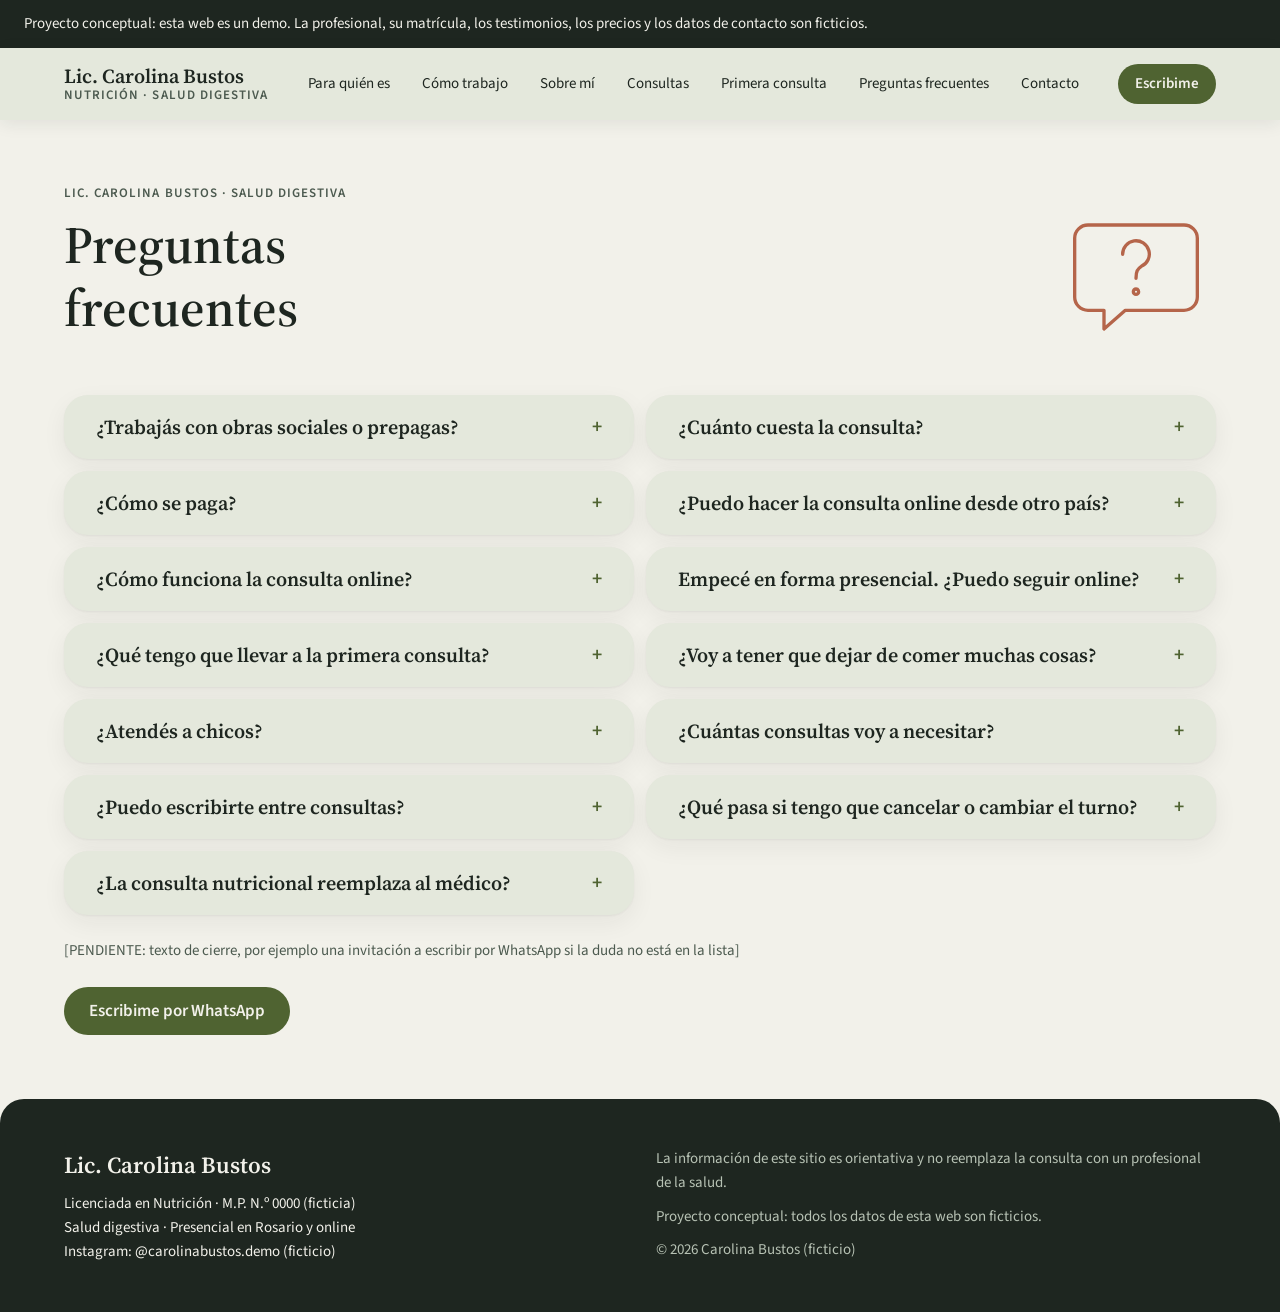
==== preguntas-frecuentes.html @ 6b388bb0 "Estructura la web, home, sobre-mi, preguntas-frecuentes" ====
<!DOCTYPE html>
<html lang="es-AR">
<head>
  <meta charset="UTF-8">
  <meta name="viewport" content="width=device-width, initial-scale=1">
  <title>Preguntas frecuentes | Lic. Carolina Bustos, nutricionista en salud digestiva</title>
  <!-- [PENDIENTE: revisar la descripción con la clienta] -->
  <meta name="description" content="Respuestas sobre obra social y reintegro, precios, medios de pago, consultas online desde el exterior, atención a chicos y cómo es el seguimiento.">
  <meta name="theme-color" content="#E4E8DC">
  <link rel="preconnect" href="https://fonts.googleapis.com">
  <link rel="preconnect" href="https://fonts.gstatic.com" crossorigin>
  <link rel="stylesheet" href="https://fonts.googleapis.com/css2?family=Source+Sans+3:wght@400;600&family=Source+Serif+4:ital,opsz,wght@0,8..60,400;0,8..60,600;1,8..60,400&display=swap">
  <link rel="stylesheet" href="css/styles.css">
</head>
<body>

  <a class="salto" href="#contenido">Ir al contenido</a>

  <p class="aviso-conceptual">
    Proyecto conceptual: esta web es un demo. La profesional, su matrícula, los testimonios, los precios y los datos de contacto son ficticios.
  </p>

  <!-- Header igual al de la home; los enlaces vuelven a sus secciones. -->
  <header class="site-header">
    <div class="contenedor site-header__contenido">
      <p class="site-header__marca">
        Lic. Carolina Bustos
        <span class="site-header__bajada">Nutrición · Salud digestiva</span>
      </p>
      <nav class="site-nav" aria-label="Secciones">
        <ul class="site-nav__lista">
          <li><a class="site-nav__enlace" href="index.html#para-quien-es">Para quién es</a></li>
          <li><a class="site-nav__enlace" href="index.html#como-trabajo">Cómo trabajo</a></li>
          <li><a class="site-nav__enlace" href="sobre-mi.html">Sobre mí</a></li>
          <li><a class="site-nav__enlace" href="index.html#consultas">Consultas</a></li>
          <li><a class="site-nav__enlace" href="index.html#primera-consulta">Primera consulta</a></li>
          <li><a class="site-nav__enlace" href="preguntas-frecuentes.html" aria-current="page">Preguntas frecuentes</a></li>
          <li><a class="site-nav__enlace" href="index.html#contacto">Contacto</a></li>
        </ul>
      </nav>
      <a class="boton boton--principal boton--chico" href="https://wa.me/5493410000000?text=Hola%2C%20Carolina.%20Te%20escribo%20desde%20la%20web.%0AModalidad%20(presencial%20u%20online)%3A%20%0AMotivo%20de%20consulta%3A%20" target="_blank" rel="noopener">Escribime</a>
    </div>
  </header>

  <main id="contenido">

    <!-- Las 13 preguntas, en el orden de contenido.md. Las 4 que también
         están en la home (1, 3, 8 y 4): si cambia una respuesta, cambiarla
         en las dos páginas. -->

    <section class="seccion" aria-labelledby="faq-titulo">
      <div class="contenedor">
        <!-- Fila 1: título a la izquierda, ilustración a la derecha -->
        <div class="pagina__cabecera">
          <div>
            <p class="etiqueta">Lic. Carolina Bustos · Salud digestiva</p>
            <h1 class="hero__titulo" id="faq-titulo">Preguntas frecuentes</h1>
          </div>
          <!-- Ilustración "Pregunta": globo de diálogo con un signo de pregunta -->
          <svg class="trazo pagina__ilustracion" viewBox="0 0 120 120" aria-hidden="true" focusable="false">
            <path pathLength="1" d="M24 24 H96 A10 10 0 0 1 106 34 V78 A10 10 0 0 1 96 88 H52 L36 102 V88 H24 A10 10 0 0 1 14 78 V34 A10 10 0 0 1 24 24 Z"/>
            <path pathLength="1" d="M50 46 A10 10 0 1 1 64 55 C61 57 60 59 60 64"/>
            <circle pathLength="1" cx="60" cy="74" r="2"/>
          </svg>
        </div>
        <!-- Fila 2: preguntas (2 columnas desde 48rem) y cierre -->
        <div class="bloque__contenido">
          <div class="faq faq--columnas">
            <details class="faq__item tarjeta">
              <summary class="faq__pregunta">¿Trabajás con obras sociales o prepagas?</summary>
              <p class="faq__respuesta">No trabajo con obras sociales directamente. Al terminar cada consulta te entrego una factura para que pidas el reintegro. El monto depende de tu obra social y de tu plan, así que te recomiendo consultarlo antes.</p>
            </details>
            <details class="faq__item tarjeta">
              <summary class="faq__pregunta">¿Cuánto cuesta la consulta?</summary>
              <p class="faq__respuesta">Los valores de la consulta inicial y de los controles, en pesos y en dólares, están en la sección <a class="enlace" href="index.html#consultas">Consultas</a>. Se actualizan periódicamente, así que escribime para confirmar el vigente.</p>
            </details>
            <details class="faq__item tarjeta">
              <summary class="faq__pregunta">¿Cómo se paga?</summary>
              <p class="faq__respuesta">En el consultorio, por transferencia bancaria o en efectivo. En las consultas online desde Argentina, por transferencia. Desde el exterior, en dólares por PayPal.</p>
            </details>
            <details class="faq__item tarjeta">
              <summary class="faq__pregunta">¿Puedo hacer la consulta online desde otro país?</summary>
              <p class="faq__respuesta">Sí. Atiendo online a personas de todo el país y del exterior, los martes y jueves. El horario lo coordinamos teniendo en cuenta la diferencia horaria.</p>
            </details>
            <details class="faq__item tarjeta">
              <summary class="faq__pregunta">¿Cómo funciona la consulta online?</summary>
              <p class="faq__respuesta">Es por videollamada y dura lo mismo que la presencial. Antes del turno te envío el enlace, y los estudios me los podés mandar por WhatsApp (dato ficticio).</p>
            </details>
            <details class="faq__item tarjeta">
              <summary class="faq__pregunta">Empecé en forma presencial. ¿Puedo seguir online?</summary>
              <p class="faq__respuesta">Sí. Podés combinar las modalidades según lo que te quede más cómodo.</p>
            </details>
            <details class="faq__item tarjeta">
              <summary class="faq__pregunta">¿Qué tengo que llevar a la primera consulta?</summary>
              <p class="faq__respuesta">Tus análisis y estudios recientes. El detalle está en <a class="enlace" href="index.html#primera-consulta">Cómo es la primera consulta</a>. Si es online, me los podés enviar antes.</p>
            </details>
            <details class="faq__item tarjeta">
              <summary class="faq__pregunta">¿Voy a tener que dejar de comer muchas cosas?</summary>
              <p class="faq__respuesta">No trabajo con listas rígidas. La idea es entender, de a poco, cómo te sienta cada alimento y armar una forma de comer variada y posible de sostener. En el caso de la celiaquía, el gluten se deja por indicación médica, y te acompaño para que eso no signifique comer aburrido ni con miedo.</p>
            </details>
            <details class="faq__item tarjeta">
              <summary class="faq__pregunta">¿Atendés a chicos?</summary>
              <p class="faq__respuesta">Sí. Atiendo a chicos y chicas, siempre con un adulto responsable presente en la consulta. Muchas familias llegan después de un diagnóstico de celiaquía y quieren saber cómo organizarse en casa, en la escuela y en los cumpleaños.</p>
            </details>
            <details class="faq__item tarjeta">
              <summary class="faq__pregunta">¿Cuántas consultas voy a necesitar?</summary>
              <p class="faq__respuesta">Depende de cada persona y de lo que te pase, por eso no te puedo dar un número de antemano. En la primera consulta te cuento cómo seguimos y cada cuánto conviene hacer los controles. Vos decidís el ritmo.</p>
            </details>
            <details class="faq__item tarjeta">
              <summary class="faq__pregunta">¿Puedo escribirte entre consultas?</summary>
              <p class="faq__respuesta">Sí. Si te surge una duda puntual sobre las pautas, escribime por WhatsApp y te respondo lo antes posible. Los cambios más grandes los vemos juntos en el próximo control (respuesta ficticia).</p>
            </details>
            <details class="faq__item tarjeta">
              <summary class="faq__pregunta">¿Qué pasa si tengo que cancelar o cambiar el turno?</summary>
              <p class="faq__respuesta">Avisame por WhatsApp con al menos 24 horas de anticipación y lo reprogramamos sin problema (política ficticia).</p>
            </details>
            <details class="faq__item tarjeta">
              <summary class="faq__pregunta">¿La consulta nutricional reemplaza al médico?</summary>
              <p class="faq__respuesta">No. La consulta nutricional complementa el seguimiento médico. Si tenés síntomas nuevos o que empeoran, consultá con tu médico o médica.</p>
            </details>
          </div>
          <p class="aclaracion">[PENDIENTE: texto de cierre, por ejemplo una invitación a escribir por WhatsApp si la duda no está en la lista]</p>
          <p>
            <a class="boton boton--principal" href="https://wa.me/5493410000000?text=Hola%2C%20Carolina.%20Te%20escribo%20desde%20la%20web.%0AModalidad%20(presencial%20u%20online)%3A%20%0AMotivo%20de%20consulta%3A%20" target="_blank" rel="noopener">Escribime por WhatsApp</a>
          </p>
        </div>
      </div>
    </section>

  </main>

  <!-- Footer igual al de la home -->
  <footer class="site-footer">
    <div class="contenedor site-footer__contenido">
      <div>
        <p class="site-footer__marca">Lic. Carolina Bustos</p>
        <p>Licenciada en Nutrición · M.P. N.º 0000 (ficticia)</p>
        <p>Salud digestiva · Presencial en Rosario y online</p>
        <!-- [PENDIENTE: enlace a la cuenta real de Instagram] -->
        <p>Instagram: @carolinabustos.demo (ficticio)</p>
      </div>
      <div class="site-footer__legal">
        <p>La información de este sitio es orientativa y no reemplaza la consulta con un profesional de la salud.</p>
        <p>Proyecto conceptual: todos los datos de esta web son ficticios.</p>
        <p>© 2026 Carolina Bustos (ficticio)</p>
      </div>
    </div>
  </footer>

</body>
</html>
---- css/styles.css ----
/* =========================================================
   Lic. Carolina Bustos · Demo Nutricionista
   Basado en la guía B + C: Ficha clara con trazo
   (styleguides/bc-ficha-trazo/). Mobile-first.
   Todo valor visual vive en los tokens de :root.
   ========================================================= */

:root {
  /* Color */
  --color-fondo: #F2F1EA;
  --color-superficie: #E4E8DC;
  --color-texto: #1E2620;
  --color-texto-secundario: #4C5A4F;
  --color-acento: #4F6331;
  --color-acento-hover: #3E4F26;
  --color-sobre-acento: #F2F1EA;
  --color-trazo: #B5654A;   /* solo ilustraciones y adornos */
  --color-filete: #B9A88A;  /* solo bordes decorativos */
  /* Banda crema que agrupa secciones. Contraste encima: texto 12,27:1,
     secundario 5,76:1, acento 5,25:1 (AA); trazo 3,37:1 (gráficos, 3:1). */
  --color-banda: #EBE4D6;

  /* Color sobre fondo oscuro (footer) */
  --color-oscuro-fondo: #1E2620;
  --color-oscuro-texto: #F2F1EA;
  --color-oscuro-secundario: #B7C2B4;
  --color-oscuro-acento: #C5D69B;

  /* Tipografía */
  --font-titulos: "Source Serif 4", Georgia, "Times New Roman", serif;
  --font-texto: "Source Sans 3", system-ui, -apple-system, "Segoe UI", sans-serif;

  --fs-etiqueta: 0.8125rem;
  --fs-sm: 0.9375rem;
  --fs-base: 1.0625rem;
  --fs-lg: 1.25rem;
  --fs-xl: 1.4375rem;
  --fs-2xl: 1.875rem;
  --fs-3xl: clamp(2.25rem, 1.7rem + 2.6vw, 3.25rem);
  --fs-comilla: 6rem;

  --lh-titulos: 1.2;
  --lh-texto: 1.6;

  --fw-normal: 400;
  --fw-fuerte: 600;

  --tracking-etiqueta: 0.08em;

  /* Espaciado */
  --space-1: 0.25rem;
  --space-2: 0.5rem;
  --space-3: 0.75rem;
  --space-4: 1rem;
  --space-5: 1.5rem;
  --space-6: 2rem;
  --space-7: 3rem;
  --space-8: 4rem;
  --space-9: 6rem;

  /* Radios: suaves, sin llegar a "burbuja" */
  --radius-sm: 0.5rem;
  --radius-md: 1rem;
  --radius-lg: 1.5rem;
  --radius-full: 62.5rem;

  /* Sombras: apenas perceptibles, solo para despegar las fichas del fondo */
  --sombra-ficha: 0 0.0625rem 0.125rem rgb(30 38 32 / 0.05),
                  0 0.5rem 1.5rem rgb(30 38 32 / 0.06);
  --sombra-header: 0 0.25rem 1rem rgb(30 38 32 / 0.08);

  /* Medidas */
  --ancho-max: 72rem;
  --ancho-lectura: 38rem;
  --ancho-etiqueta: 9rem;
  --borde-fino: 0.0625rem;
  --borde-foco: 0.1875rem;
  --tamano-numero: 2.5rem;

  /* Alto aproximado del header fijo: las anclas de la navegación dejan
     ese espacio arriba para que el título no quede tapado. En móvil la
     navegación ocupa varias líneas; desde 56rem va en una sola fila. */
  --alto-header: 12rem;

  /* Ilustraciones. El grosor va en unidades del SVG, no en rem, para que
     escale junto con el dibujo. Los íconos usan un viewBox de 120; la escena
     del hero, uno de 240 que se muestra más grande, así que lleva un grosor
     menor para que la línea se vea igual. */
  --trazo-grosor: 2.5;
  --trazo-grosor-escena: 1.6;
  --ilustracion-chica: 7rem;
  --ilustracion-mediana: 10rem;
  --ilustracion-escena-max: 30rem;

  /* Botón sin efecto (primera o última ficha del slider) */
  --opacidad-inactivo: 0.45;

  /* Mapa del consultorio */
  --mapa-proporcion: 4 / 3;

  /* Movimiento */
  --duracion-corta: 200ms;
  --duracion-media: 300ms;
  --duracion-trazo: 800ms;
  --entrada-desplazamiento: 1.5rem;
  --curva: cubic-bezier(0.2, 0.6, 0.2, 1);
  --slider-intervalo: 7s; /* lo lee js/main.js para el avance automático */
}

@media (min-width: 56rem) {
  :root {
    --alto-header: 6rem;
  }
}

/* ---------- Base ---------- */

*,
*::before,
*::after {
  box-sizing: border-box;
}

html {
  scroll-padding-top: var(--alto-header);
}

body {
  margin: 0;
  background-color: var(--color-fondo);
  color: var(--color-texto);
  font-family: var(--font-texto);
  font-size: var(--fs-base);
  line-height: var(--lh-texto);
  -webkit-font-smoothing: antialiased;
}

h1,
h2,
h3 {
  margin: 0;
  font-family: var(--font-titulos);
  font-weight: var(--fw-fuerte);
  line-height: var(--lh-titulos);
}

p,
dl,
dd {
  margin: 0;
}

ul,
ol {
  margin: 0;
  padding: 0;
  list-style: none;
}

/* Que ningún display (flex, inline-flex…) le gane al atributo hidden */
[hidden] {
  display: none !important;
}

:focus-visible {
  outline: var(--borde-foco) solid var(--color-acento);
  outline-offset: var(--space-1);
}

/* ---------- Enlace para saltar al contenido ----------
   Fuera de pantalla hasta que recibe el foco con el teclado. */

.salto {
  position: absolute;
  top: var(--space-2);
  left: var(--space-2);
  z-index: 2;
  padding: var(--space-2) var(--space-4);
  background-color: var(--color-acento);
  border-radius: var(--radius-full);
  color: var(--color-sobre-acento);
  font-weight: var(--fw-fuerte);
  text-decoration: none;
  transform: translateY(-200%);
}

.salto:focus-visible {
  transform: translateY(0);
}

/* ---------- Etiqueta en versalitas: rasgo de la ficha ---------- */

.etiqueta {
  color: var(--color-texto-secundario);
  font-family: var(--font-texto);
  font-size: var(--fs-etiqueta);
  font-weight: var(--fw-fuerte);
  letter-spacing: var(--tracking-etiqueta);
  line-height: 1.4;
  text-transform: uppercase;
}

/* ---------- Tarjeta: la ficha redondeada que reemplaza a los filetes ---------- */

.tarjeta {
  padding: var(--space-5);
  background-color: var(--color-superficie);
  border-radius: var(--radius-lg);
  box-shadow: var(--sombra-ficha);
}

/* ---------- Estructura ---------- */

.contenedor {
  width: min(100% - 2 * var(--space-5), var(--ancho-max));
  margin-inline: auto;
}

/* Las secciones se separan solo con aire, sin filetes */
.seccion {
  padding-block: var(--space-8);
}

/* Banda: fondo crema de ancho completo, con las esquinas redondeadas como
   el footer. Envuelve una o más secciones del mismo tema, para que la
   página no se lea como una sola superficie. */
.banda {
  background-color: var(--color-banda);
  border-radius: var(--radius-lg);
}

.seccion__titulo {
  margin-bottom: var(--space-4);
  font-size: var(--fs-2xl);
}

.seccion__intro {
  max-width: var(--ancho-lectura);
  margin-bottom: var(--space-5);
  color: var(--color-texto-secundario);
}

/* Grilla asimétrica: título a la izquierda, contenido a la derecha */
.bloque {
  display: grid;
  gap: var(--space-5);
}

/* Columna de contenido: separa con aire las fichas de las notas de abajo */
.bloque__contenido {
  display: grid;
  gap: var(--space-5);
  align-content: start;
}

.bloque__ilustracion {
  width: var(--ilustracion-chica);
  margin-top: var(--space-4);
}

/* ---------- Aviso de proyecto conceptual ---------- */

.aviso-conceptual {
  margin: 0;
  padding: var(--space-3) var(--space-5);
  background-color: var(--color-texto);
  color: var(--color-fondo);
  font-size: var(--fs-sm);
}

/* ---------- Ilustraciones de trazo ---------- */

.trazo {
  display: block;
  height: auto;
  fill: none;
  stroke: var(--color-trazo);
  stroke-width: var(--trazo-grosor);
  stroke-linecap: round;
  stroke-linejoin: round;
}

.trazo--escena {
  stroke-width: var(--trazo-grosor-escena);
}

/* pathLength="1" en cada trazo permite dibujarlo con un solo valor */
.trazo :is(path, circle) {
  stroke-dasharray: 1;
  stroke-dashoffset: 0;
}

/* ---------- Botones y enlaces ---------- */

.boton {
  display: inline-flex;
  align-items: center;
  justify-content: center;
  min-height: 3rem;
  padding: var(--space-3) var(--space-5);
  border: var(--borde-fino) solid transparent;
  border-radius: var(--radius-full);
  background-color: transparent; /* para <button> */
  font-family: var(--font-texto);
  font-size: var(--fs-base);
  font-weight: var(--fw-fuerte);
  line-height: 1.2;
  text-decoration: none;
  cursor: pointer;
  transition: background-color var(--duracion-corta) var(--curva),
              color var(--duracion-corta) var(--curva),
              border-color var(--duracion-corta) var(--curva);
}

.boton--principal {
  background-color: var(--color-acento);
  color: var(--color-sobre-acento);
}

.boton--principal:hover,
.boton--principal:focus-visible {
  background-color: var(--color-acento-hover);
}

.boton--secundario {
  border-color: var(--color-acento);
  color: var(--color-acento);
}

.boton--secundario:hover,
.boton--secundario:focus-visible {
  border-color: var(--color-acento-hover);
  color: var(--color-acento-hover);
}

.boton--chico {
  min-height: 2.5rem;
  padding: var(--space-2) var(--space-4);
  font-size: var(--fs-sm);
}

.enlace {
  color: var(--color-acento);
  font-weight: var(--fw-fuerte);
  text-decoration: underline;
  text-decoration-thickness: var(--borde-fino);
  text-underline-offset: 0.2em;
}

.enlace:hover {
  color: var(--color-acento-hover);
}

/* ---------- Header del sitio: banda salvia fija arriba ---------- */

.site-header {
  position: sticky;
  top: 0;
  z-index: 1;
  background-color: var(--color-superficie);
  box-shadow: var(--sombra-header);
}

.site-header__contenido {
  display: flex;
  flex-wrap: wrap;
  align-items: center;
  justify-content: space-between;
  gap: var(--space-3) var(--space-4);
  padding-block: var(--space-4);
}

.site-header__marca {
  display: grid;
  font-family: var(--font-titulos);
  font-size: var(--fs-lg);
  font-weight: var(--fw-fuerte);
  line-height: var(--lh-titulos);
}

.site-header__bajada {
  color: var(--color-texto-secundario);
  font-family: var(--font-texto);
  font-size: var(--fs-etiqueta);
  font-weight: var(--fw-fuerte);
  letter-spacing: var(--tracking-etiqueta);
  text-transform: uppercase;
}

.site-nav {
  order: 3;
  width: 100%;
}

.site-nav__lista {
  display: flex;
  flex-wrap: wrap;
  gap: var(--space-1) var(--space-2);
}

.site-nav__enlace {
  display: inline-block;
  padding: var(--space-1) var(--space-3);
  border-radius: var(--radius-full);
  color: var(--color-texto);
  font-size: var(--fs-sm);
  text-decoration: none;
  transition: background-color var(--duracion-corta) var(--curva);
}

.site-nav__enlace:hover {
  background-color: var(--color-fondo);
}

/* ---------- Hero ---------- */

.hero {
  display: grid;
  gap: var(--space-6);
  align-items: center;
}

.hero__titulo {
  max-width: 16ch;
  margin-block: var(--space-3) var(--space-5);
  font-family: var(--font-titulos);
  font-size: var(--fs-3xl);
  font-weight: var(--fw-fuerte);
  line-height: var(--lh-titulos);
}

.hero__bajada {
  max-width: var(--ancho-lectura);
  margin-bottom: var(--space-6);
  font-size: var(--fs-lg);
}

.hero__acciones {
  display: flex;
  flex-wrap: wrap;
  gap: var(--space-3);
}

/* Panel de la ilustración: ficha grande, fondo salvia */
.hero__escena {
  display: grid;
  place-items: center;
  padding: var(--space-5);
  background-color: var(--color-superficie);
  border-radius: var(--radius-lg);
}

.hero__escena .trazo {
  width: 100%;
  max-width: var(--ilustracion-escena-max);
}

/* Franja de datos debajo del hero */
.hero__datos {
  margin-top: var(--space-6);
}

/* ---------- Ficha: etiqueta + dato, separados por aire ---------- */

.ficha {
  display: grid;
  gap: var(--space-4);
}

.ficha__fila {
  display: grid;
  gap: var(--space-1);
  align-content: start;
}

/* Variante en franja: los datos en columnas, etiqueta arriba del dato */
.ficha--franja {
  grid-template-columns: repeat(2, 1fr);
  gap: var(--space-5);
}

/* ---------- Para quién es ---------- */

.situaciones {
  display: grid;
  gap: var(--space-4);
}

.situacion {
  display: grid;
  gap: var(--space-2);
  align-content: start;
}

.situacion__titulo {
  font-size: var(--fs-xl);
}

/* ---------- Principios ---------- */

.principios {
  display: grid;
  gap: var(--space-4);
}

.principio {
  display: grid;
  gap: var(--space-2);
  align-content: start;
}

.principio__titulo {
  font-size: var(--fs-xl);
}

/* ---------- Consultas ---------- */

.consultas {
  display: grid;
  gap: var(--space-4);
  margin-bottom: var(--space-5);
}

/* Dentro de .bloque__contenido el espacio lo da el gap de la columna */
.bloque__contenido .consultas {
  margin-bottom: 0;
}

.consulta__titulo {
  margin-bottom: var(--space-4);
  font-size: var(--fs-xl);
}

.aclaracion {
  color: var(--color-texto-secundario);
  font-size: var(--fs-sm);
}

/* ---------- Pasos ---------- */

.pasos {
  display: grid;
  gap: var(--space-4);
  counter-reset: paso;
}

.paso {
  display: grid;
  gap: var(--space-2);
  align-content: start;
  counter-increment: paso;
}

/* Número del paso en un círculo oliva. La lista ya es un <ol>,
   así que el número es solo visual. */
.paso::before {
  content: counter(paso);
  display: grid;
  place-items: center;
  width: var(--tamano-numero);
  height: var(--tamano-numero);
  margin-bottom: var(--space-2);
  background-color: var(--color-acento);
  border-radius: var(--radius-full);
  color: var(--color-sobre-acento);
  font-family: var(--font-titulos);
  font-size: var(--fs-lg);
  font-weight: var(--fw-fuerte);
}

.paso__titulo {
  font-size: var(--fs-xl);
}

/* ---------- Lista con viñetas (la base quita las viñetas) ---------- */

.lista {
  display: grid;
  gap: var(--space-2);
  padding-left: var(--space-5);
  list-style: disc;
}

.lista ::marker {
  color: var(--color-acento);
}

/* ---------- Sobre mí ---------- */

.sobre-mi {
  display: grid;
  gap: var(--space-6);
}

.sobre-mi__texto {
  display: grid;
  gap: var(--space-4);
  max-width: var(--ancho-lectura);
}

.sobre-mi__nombre {
  font-size: var(--fs-xl);
}

.foto-pendiente {
  display: grid;
  place-items: center;
  aspect-ratio: 4 / 5;
  max-width: 15rem;
  padding: var(--space-5);
  background-color: var(--color-superficie);
  border: var(--borde-fino) dashed var(--color-filete);
  border-radius: var(--radius-lg);
  color: var(--color-texto-secundario);
  font-size: var(--fs-sm);
  text-align: center;
}

/* ---------- Slider: una ficha por vez, deslizando en horizontal ----------
   Funciona sin JS con scroll-snap (dedo, trackpad, teclado). js/main.js
   agrega los botones. Todas las fichas toman la altura de la más alta,
   así la sección no salta al cambiar. */

.slider {
  display: grid;
  gap: var(--space-4);
  max-width: var(--ancho-lectura);
}

/* El padding deja ver la sombra y el foco de las fichas, que el scroll
   recortaría; el margen negativo mantiene la ficha alineada con la columna. */
.slider__pista {
  display: grid;
  grid-auto-columns: 100%;
  grid-auto-flow: column;
  gap: var(--space-4);
  margin: calc(-1 * var(--space-3));
  padding: var(--space-3);
  overflow-x: auto;
  overscroll-behavior-x: contain;
  scroll-padding-inline: var(--space-3);
  scroll-snap-type: x mandatory;
  scrollbar-color: var(--color-filete) transparent;
  scrollbar-width: thin;
}

.slider__pista > * {
  scroll-snap-align: start;
}

.slider__controles {
  display: flex;
  flex-wrap: wrap;
  align-items: center;
  gap: var(--space-3);
}

.slider__controles [aria-disabled="true"] {
  opacity: var(--opacidad-inactivo);
  cursor: default;
}

/* ---------- Testimonios ---------- */

.testimonio {
  position: relative;
  max-width: var(--ancho-lectura);
  margin: 0;
}

/* Doble clase: deja lugar arriba para la comilla en todos los anchos */
.testimonio.tarjeta {
  padding-top: var(--space-8);
}

/* Comilla grande decorativa, en color de trazo */
.testimonio::before {
  content: "\201C";
  position: absolute;
  top: var(--space-3);
  left: var(--space-5);
  color: var(--color-trazo);
  font-family: var(--font-titulos);
  font-size: var(--fs-comilla);
  line-height: 1;
}

.testimonio__cita {
  margin: 0 0 var(--space-4);
  font-family: var(--font-titulos);
  font-size: var(--fs-xl);
  font-style: italic;
  line-height: 1.45;
}

.testimonio__autor {
  color: var(--color-texto-secundario);
  font-size: var(--fs-sm);
}

.testimonio__autor strong {
  color: var(--color-texto);
}

/* ---------- Preguntas frecuentes ---------- */

.faq {
  display: grid;
  gap: var(--space-3);
  max-width: var(--ancho-lectura);
}

/* Doble clase para ganarle al padding de .tarjeta en todos los anchos:
   el espacio vertical lo dan la pregunta y la respuesta. */
.faq .faq__item {
  padding-block: 0;
}

.faq__pregunta {
  display: flex;
  justify-content: space-between;
  gap: var(--space-4);
  padding-block: var(--space-4);
  font-family: var(--font-titulos);
  font-size: var(--fs-lg);
  font-weight: var(--fw-fuerte);
  cursor: pointer;
  list-style: none;
}

.faq__pregunta::-webkit-details-marker {
  display: none;
}

.faq__pregunta::after {
  content: "+";
  color: var(--color-acento);
  font-family: var(--font-texto);
  transition: transform var(--duracion-media) var(--curva);
}

.faq__item[open] .faq__pregunta::after {
  transform: rotate(45deg);
}

.faq__respuesta {
  padding-bottom: var(--space-5);
  color: var(--color-texto-secundario);
}

/* ---------- Mapa del consultorio ---------- */

.mapa {
  overflow: hidden;
  aspect-ratio: var(--mapa-proporcion);
  background-color: var(--color-superficie);
  border-radius: var(--radius-lg);
  box-shadow: var(--sombra-ficha);
}

.mapa iframe {
  display: block;
  width: 100%;
  height: 100%;
  border: 0;
}

/* ---------- Footer: banda oscura que cierra la página ---------- */

.site-footer {
  padding-block: var(--space-7);
  background-color: var(--color-oscuro-fondo);
  border-radius: var(--radius-lg) var(--radius-lg) 0 0;
  color: var(--color-oscuro-texto);
  font-size: var(--fs-sm);
}

.site-footer__contenido {
  display: grid;
  gap: var(--space-6);
}

.site-footer__marca {
  margin-bottom: var(--space-2);
  font-family: var(--font-titulos);
  font-size: var(--fs-xl);
  font-weight: var(--fw-fuerte);
}

.site-footer__legal {
  display: grid;
  gap: var(--space-2);
  color: var(--color-oscuro-secundario);
}

.site-footer .enlace {
  color: var(--color-oscuro-acento);
}

.site-footer .enlace:hover {
  color: var(--color-oscuro-texto);
}

.site-footer :focus-visible {
  outline-color: var(--color-oscuro-acento);
}

/* ---------- Pantallas chicas en adelante ---------- */

/* La ficha pone etiqueta y dato lado a lado según el ancho de su caja,
   no de la pantalla: dentro de una tarjeta angosta quedan apilados. */
.consulta,
.sobre-mi__texto,
.contacto__datos {
  container-type: inline-size;
}

@container (min-width: 30rem) {
  .ficha:not(.ficha--franja) .ficha__fila {
    grid-template-columns: var(--ancho-etiqueta) 1fr;
    gap: var(--space-4);
    align-items: baseline;
  }
}

@media (min-width: 36rem) {
  .tarjeta {
    padding: var(--space-6);
  }

  .pasos {
    grid-template-columns: repeat(2, 1fr);
  }
}

/* ---------- Pantallas medianas ---------- */

@media (min-width: 56rem) {
  .bloque {
    grid-template-columns: minmax(0, 1fr) minmax(0, 2.4fr);
    gap: var(--space-7);
  }

  .site-nav {
    order: 0;
    width: auto;
  }

  .hero {
    grid-template-columns: 1.2fr 1fr;
    gap: var(--space-7);
  }

  /* El hero muestra tres datos: título, matrícula y modalidad */
  .ficha--franja {
    grid-template-columns: repeat(3, 1fr);
  }

  /* Cuatro tarjetas: en 2 × 2 no queda ninguna sola abajo */
  .situaciones,
  .principios {
    grid-template-columns: repeat(2, 1fr);
  }

  .consultas {
    grid-template-columns: repeat(2, 1fr);
  }

  .sobre-mi {
    grid-template-columns: 13rem 1fr;
  }

  .site-footer__contenido {
    grid-template-columns: 1fr 1fr;
  }
}

/* ---------- Página interior (preguntas-frecuentes.html) ---------- */

/* Fila de cabecera: título a la izquierda, ilustración a la derecha,
   también en móvil (la ilustración es chica). */
.pagina__cabecera {
  display: grid;
  grid-template-columns: minmax(0, 1fr) auto;
  align-items: center;
  gap: var(--space-5);
  margin-bottom: var(--space-6);
}

.pagina__ilustracion {
  width: var(--ilustracion-chica);
}

/* Preguntas en 2 columnas desde 48rem, a todo el ancho del contenedor.
   align-items: start evita que, al abrir una, la de al lado se estire. */
@media (min-width: 48rem) {
  .pagina__ilustracion {
    width: var(--ilustracion-mediana);
  }

  .faq--columnas {
    grid-template-columns: repeat(2, 1fr);
    align-items: start;
    max-width: none;
  }
}

/* ---------- Animación ----------
   Solo si la persona no pidió reducir el movimiento.
   - Ilustraciones: el trazo se dibuja solo.
   - Fichas: aparecen y suben un poco al entrar en pantalla.
   Donde el navegador soporta animaciones ligadas al scroll, ocurren al
   entrar en pantalla; si no, las ilustraciones se dibujan al cargar y las
   fichas se ven directamente. Sin JS en ningún caso. */

@media (prefers-reduced-motion: no-preference) {
  html {
    scroll-behavior: smooth;
  }

  .salto {
    transition: transform var(--duracion-corta) var(--curva);
  }

  .trazo :is(path, circle) {
    animation: dibujar var(--duracion-trazo) var(--curva) both;
  }

  /* Sin scroll-driven: los trazos se dibujan escalonados al cargar */
  @supports not (animation-timeline: view()) {
    .trazo :is(path, circle):nth-child(2) { animation-delay: 120ms; }
    .trazo :is(path, circle):nth-child(3) { animation-delay: 240ms; }
    .trazo :is(path, circle):nth-child(4) { animation-delay: 360ms; }
    .trazo :is(path, circle):nth-child(5) { animation-delay: 480ms; }
    .trazo :is(path, circle):nth-child(n + 6) { animation-delay: 600ms; }
  }

  @supports (animation-timeline: view()) {
    .trazo {
      view-timeline-name: --trazo;
    }

    .trazo :is(path, circle) {
      animation-duration: auto;
      animation-timing-function: linear;
      animation-timeline: --trazo;
      animation-range: entry 20% cover 45%;
    }

    .tarjeta {
      animation: aparecer linear both;
      animation-timeline: view();
      animation-range: entry 0% entry 60%;
    }

    /* Dentro del slider la línea de tiempo sería la de la pista (que no
       scrollea en vertical) y las fichas podrían quedar invisibles. */
    .slider__pista > .tarjeta {
      animation: none;
    }
  }

  /* Preguntas frecuentes: altura animada donde exista ::details-content */
  @supports (interpolate-size: allow-keywords) {
    .faq {
      interpolate-size: allow-keywords;
    }

    .faq__item::details-content {
      block-size: 0;
      overflow: hidden;
      transition: block-size var(--duracion-media) var(--curva),
                  content-visibility var(--duracion-media) allow-discrete;
    }

    .faq__item[open]::details-content {
      block-size: auto;
    }
  }
}

@keyframes dibujar {
  0% {
    opacity: 0;
    stroke-dashoffset: 1;
  }

  10% {
    opacity: 1;
  }

  100% {
    opacity: 1;
    stroke-dashoffset: 0;
  }
}

@keyframes aparecer {
  from {
    opacity: 0;
    transform: translateY(var(--entrada-desplazamiento));
  }

  to {
    opacity: 1;
    transform: translateY(0);
  }
}

@media (prefers-reduced-motion: reduce) {
  *,
  *::before,
  *::after {
    transition-duration: 0.01ms !important;
  }
}
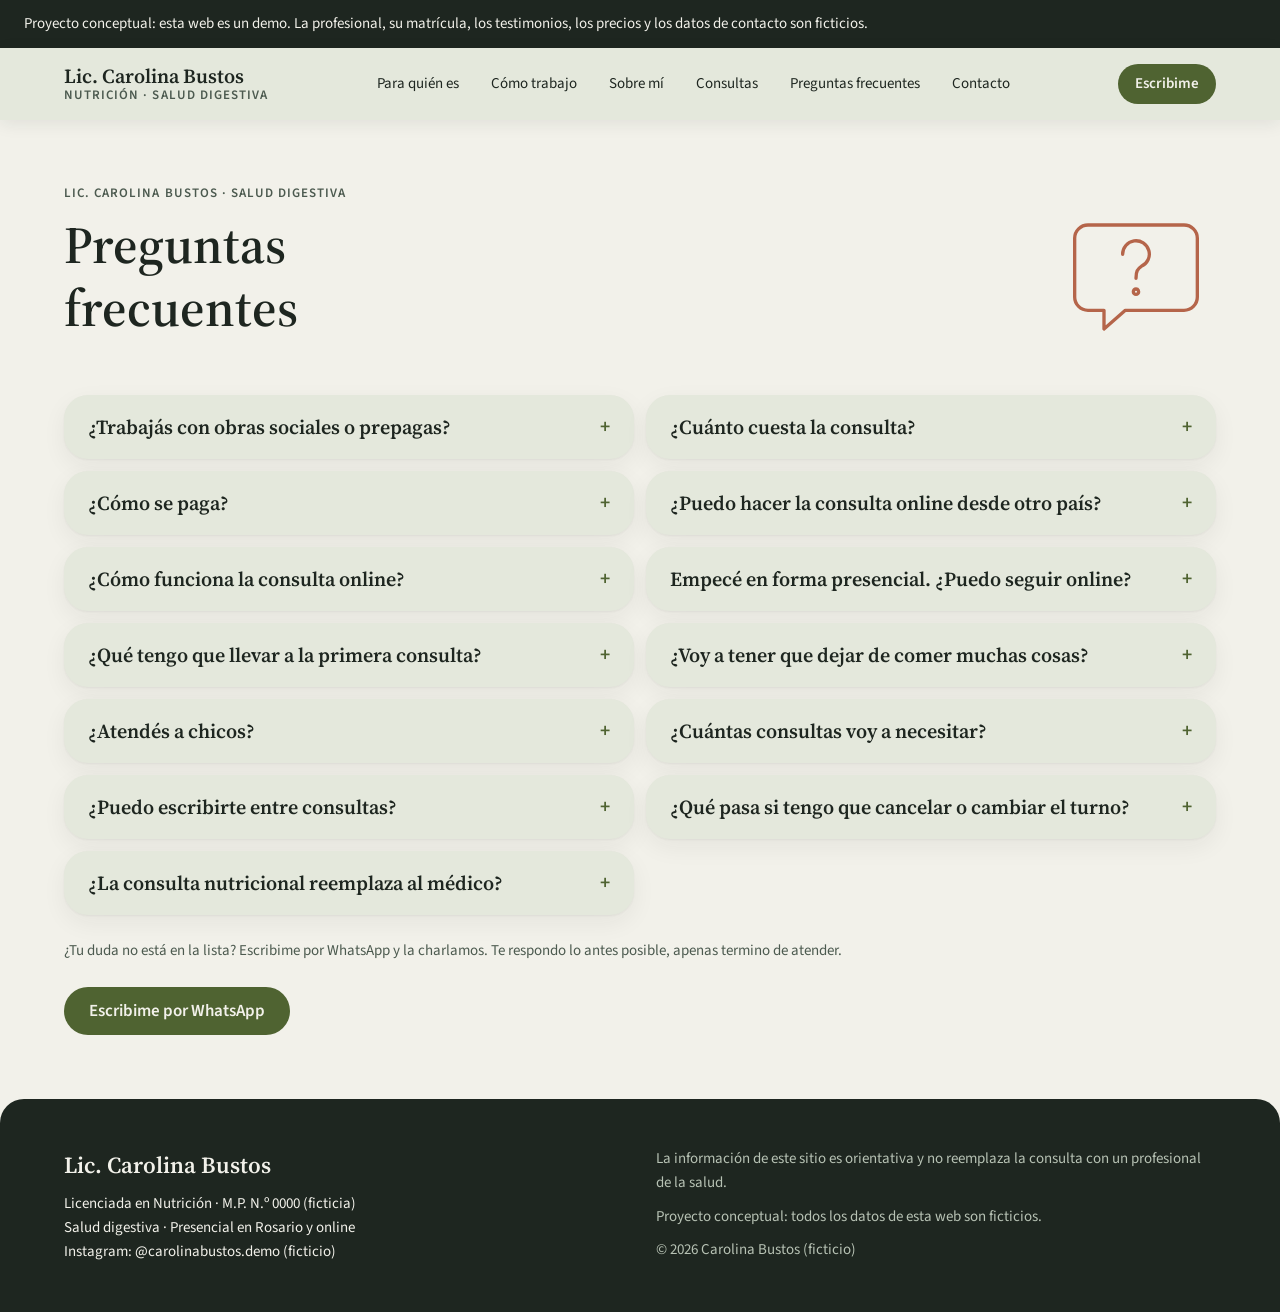
==== commit 197d7479: "Ajustes en la web" ====
--- a/preguntas-frecuentes.html
+++ b/preguntas-frecuentes.html
@@ -11,6 +11,7 @@
   <link rel="preconnect" href="https://fonts.gstatic.com" crossorigin>
   <link rel="stylesheet" href="https://fonts.googleapis.com/css2?family=Source+Sans+3:wght@400;600&family=Source+Serif+4:ital,opsz,wght@0,8..60,400;0,8..60,600;1,8..60,400&display=swap">
   <link rel="stylesheet" href="css/styles.css">
+  <script src="js/main.js" defer></script>
 </head>
 <body>
 
@@ -24,21 +25,36 @@
   <header class="site-header">
     <div class="contenedor site-header__contenido">
       <p class="site-header__marca">
-        Lic. Carolina Bustos
-        <span class="site-header__bajada">Nutrición · Salud digestiva</span>
+        <a class="site-header__enlace" href="index.html">
+          Lic. Carolina Bustos
+          <span class="site-header__bajada">Nutrición · Salud digestiva</span>
+        </a>
       </p>
-      <nav class="site-nav" aria-label="Secciones">
-        <ul class="site-nav__lista">
+      <nav class="site-nav" aria-label="Secciones" data-menu>
+        <!-- Botón de menú para móvil: lo muestra js/main.js. Sin JS, la lista se ve siempre. -->
+        <button class="site-nav__boton" type="button" aria-label="Menú" aria-expanded="false" aria-controls="menu-secciones" data-menu-boton hidden>
+          <svg class="site-nav__icono" viewBox="0 0 24 24" aria-hidden="true" focusable="false">
+            <line x1="4" y1="6" x2="20" y2="6"/>
+            <line x1="4" y1="12" x2="20" y2="12"/>
+            <line x1="4" y1="18" x2="20" y2="18"/>
+          </svg>
+        </button>
+        <ul class="site-nav__lista" id="menu-secciones">
           <li><a class="site-nav__enlace" href="index.html#para-quien-es">Para quién es</a></li>
           <li><a class="site-nav__enlace" href="index.html#como-trabajo">Cómo trabajo</a></li>
           <li><a class="site-nav__enlace" href="sobre-mi.html">Sobre mí</a></li>
           <li><a class="site-nav__enlace" href="index.html#consultas">Consultas</a></li>
-          <li><a class="site-nav__enlace" href="index.html#primera-consulta">Primera consulta</a></li>
           <li><a class="site-nav__enlace" href="preguntas-frecuentes.html" aria-current="page">Preguntas frecuentes</a></li>
           <li><a class="site-nav__enlace" href="index.html#contacto">Contacto</a></li>
         </ul>
       </nav>
-      <a class="boton boton--principal boton--chico" href="https://wa.me/5493410000000?text=Hola%2C%20Carolina.%20Te%20escribo%20desde%20la%20web.%0AModalidad%20(presencial%20u%20online)%3A%20%0AMotivo%20de%20consulta%3A%20" target="_blank" rel="noopener">Escribime</a>
+      <!-- En móvil con JS, este enlace pasa a ser el botón flotante de WhatsApp (ver css/styles.css). -->
+      <a class="boton boton--principal boton--chico site-header__whatsapp" href="https://wa.me/5493410000000?text=Hola%2C%20Carolina.%20Te%20escribo%20desde%20la%20web.%0AModalidad%20(presencial%20u%20online)%3A%20%0AMotivo%20de%20consulta%3A%20" target="_blank" rel="noopener">
+        <svg class="site-header__whatsapp-icono" viewBox="0 0 24 24" aria-hidden="true" focusable="false">
+          <path d="M17.472 14.382c-.297-.149-1.758-.867-2.03-.967-.273-.099-.471-.148-.67.15-.197.297-.767.966-.94 1.164-.173.199-.347.223-.644.075-.297-.15-1.255-.463-2.39-1.475-.883-.788-1.48-1.761-1.653-2.059-.173-.297-.018-.458.13-.606.134-.133.298-.347.446-.52.149-.174.198-.298.298-.497.099-.198.05-.371-.025-.52-.075-.149-.669-1.612-.916-2.207-.242-.579-.487-.5-.669-.51-.173-.008-.371-.01-.57-.01-.198 0-.52.074-.792.372-.272.297-1.04 1.016-1.04 2.479 0 1.462 1.065 2.875 1.213 3.074.149.198 2.096 3.2 5.077 4.487.709.306 1.262.489 1.694.625.712.227 1.36.195 1.871.118.571-.085 1.758-.719 2.006-1.413.248-.694.248-1.289.173-1.413-.074-.124-.272-.198-.57-.347m-5.421 7.403h-.004a9.87 9.87 0 0 1-5.031-1.378l-.361-.214-3.741.982.998-3.648-.235-.374a9.86 9.86 0 0 1-1.51-5.26c.001-5.45 4.436-9.884 9.888-9.884 2.64 0 5.122 1.03 6.988 2.898a9.825 9.825 0 0 1 2.893 6.994c-.003 5.45-4.437 9.884-9.885 9.884m8.413-18.297A11.815 11.815 0 0 0 12.05 0C5.495 0 .16 5.335.157 11.892c0 2.096.547 4.142 1.588 5.945L.057 24l6.305-1.654a11.882 11.882 0 0 0 5.683 1.448h.005c6.554 0 11.89-5.335 11.893-11.893a11.821 11.821 0 0 0-3.48-8.413Z"/>
+        </svg>
+        <span class="site-header__whatsapp-texto">Escribime<span class="visualmente-oculto"> por WhatsApp</span></span>
+      </a>
     </div>
   </header>
 
@@ -119,7 +135,7 @@
               <p class="faq__respuesta">No. La consulta nutricional complementa el seguimiento médico. Si tenés síntomas nuevos o que empeoran, consultá con tu médico o médica.</p>
             </details>
           </div>
-          <p class="aclaracion">[PENDIENTE: texto de cierre, por ejemplo una invitación a escribir por WhatsApp si la duda no está en la lista]</p>
+          <p class="aclaracion">¿Tu duda no está en la lista? Escribime por WhatsApp y la charlamos. Te respondo lo antes posible, apenas termino de atender.</p>
           <p>
             <a class="boton boton--principal" href="https://wa.me/5493410000000?text=Hola%2C%20Carolina.%20Te%20escribo%20desde%20la%20web.%0AModalidad%20(presencial%20u%20online)%3A%20%0AMotivo%20de%20consulta%3A%20" target="_blank" rel="noopener">Escribime por WhatsApp</a>
           </p>
--- a/css/styles.css
+++ b/css/styles.css
@@ -73,14 +73,35 @@
   --ancho-max: 72rem;
   --ancho-lectura: 38rem;
   --ancho-etiqueta: 9rem;
+  --foto-ancho-max: 24rem; /* retrato de Sobre mí: tope en tablet */
+
+  /* Aire arriba y abajo de cada sección. La versión compacta se usa en
+     móvil en las páginas con .pagina--compacta. */
+  --seccion-espacio: var(--space-8);
+  --seccion-espacio-compacto: var(--space-6);
   --borde-fino: 0.0625rem;
   --borde-foco: 0.1875rem;
   --tamano-numero: 2.5rem;
 
   /* Alto aproximado del header fijo: las anclas de la navegación dejan
-     ese espacio arriba para que el título no quede tapado. En móvil la
-     navegación ocupa varias líneas; desde 56rem va en una sola fila. */
+     ese espacio arriba para que el título no quede tapado. En móvil sin JS
+     la navegación ocupa varias líneas; con JS se pliega en el menú y el
+     header ocupa hasta dos filas; desde 56rem va en una sola fila. */
   --alto-header: 12rem;
+  --alto-header-con-menu: 6rem;
+  --alto-header-escritorio: 6rem;
+
+  /* Área mínima para tocar con el dedo (botones de solo ícono) */
+  --area-tactil: 2.75rem;
+
+  /* Ícono del botón de menú. El grosor va en unidades del SVG (viewBox 24). */
+  --icono-menu-tamano: 1.5rem;
+  --icono-menu-grosor: 2;
+
+  /* Botón flotante de WhatsApp (móvil con JS) */
+  --flotante-tamano: 3.5rem;
+  --flotante-icono: 1.75rem;
+  --flotante-margen: 1rem;
 
   /* Ilustraciones. El grosor va en unidades del SVG, no en rem, para que
      escale junto con el dibujo. Los íconos usan un viewBox de 120; la escena
@@ -90,13 +111,16 @@
   --trazo-grosor-escena: 1.6;
   --ilustracion-chica: 7rem;
   --ilustracion-mediana: 10rem;
+  --ilustracion-grande: 11rem; /* columna del título en las secciones de la home */
   --ilustracion-escena-max: 30rem;
 
   /* Botón sin efecto (primera o última ficha del slider) */
   --opacidad-inactivo: 0.45;
 
   /* Mapa del consultorio */
-  --mapa-proporcion: 4 / 3;
+  /* Rectangular y bajo: más ancho todavía desde 56rem, donde ocupa toda la fila */
+  --mapa-proporcion: 16 / 9;
+  --mapa-proporcion-ancha: 3 / 1;
 
   /* Movimiento */
   --duracion-corta: 200ms;
@@ -107,9 +131,15 @@
   --slider-intervalo: 7s; /* lo lee js/main.js para el avance automático */
 }
 
+/* .con-js lo agrega js/main.js al <html> cuando el menú está listo */
+.con-js {
+  --alto-header: var(--alto-header-con-menu);
+}
+
 @media (min-width: 56rem) {
-  :root {
-    --alto-header: 6rem;
+  :root,
+  .con-js {
+    --alto-header: var(--alto-header-escritorio);
   }
 }
 
@@ -160,6 +190,16 @@
 /* Que ningún display (flex, inline-flex…) le gane al atributo hidden */
 [hidden] {
   display: none !important;
+}
+
+/* Fuera de la vista, pero lo leen los lectores de pantalla */
+.visualmente-oculto {
+  position: absolute;
+  width: 1px;
+  height: 1px;
+  overflow: hidden;
+  clip-path: inset(50%);
+  white-space: nowrap;
 }
 
 :focus-visible {
@@ -218,7 +258,20 @@
 
 /* Las secciones se separan solo con aire, sin filetes */
 .seccion {
-  padding-block: var(--space-8);
+  padding-block: var(--seccion-espacio);
+}
+
+/* Página compacta (sobre-mi.html): en móvil, menos aire entre secciones,
+   porque son cortas y sin bandas de color que las separen. Desde 56rem
+   vuelve al espacio normal. */
+.pagina--compacta .seccion {
+  padding-block: var(--seccion-espacio-compacto);
+}
+
+@media (min-width: 56rem) {
+  .pagina--compacta .seccion {
+    padding-block: var(--seccion-espacio);
+  }
 }
 
 /* Banda: fondo crema de ancho completo, con las esquinas redondeadas como
@@ -253,9 +306,10 @@
   align-content: start;
 }
 
+/* Centrada en la columna del título, con aire arriba */
 .bloque__ilustracion {
-  width: var(--ilustracion-chica);
-  margin-top: var(--space-4);
+  width: var(--ilustracion-grande);
+  margin: var(--space-6) auto 0;
 }
 
 /* ---------- Aviso de proyecto conceptual ---------- */
@@ -378,6 +432,20 @@
   line-height: var(--lh-titulos);
 }
 
+/* La marca lleva a la home: se ve igual que antes, sin subrayado.
+   Al pasar el mouse, el nombre toma el color de acento. */
+.site-header__enlace {
+  display: grid;
+  color: inherit;
+  text-decoration: none;
+  border-radius: var(--radius-sm);
+  transition: color var(--duracion-corta) var(--curva);
+}
+
+.site-header__enlace:hover {
+  color: var(--color-acento);
+}
+
 .site-header__bajada {
   color: var(--color-texto-secundario);
   font-family: var(--font-texto);
@@ -412,6 +480,142 @@
   background-color: var(--color-fondo);
 }
 
+/* ---------- Menú plegable en móvil (solo con JS) ----------
+   El botón (solo el ícono; el nombre "Menú" va en aria-label) queda a la
+   derecha de la marca y la lista se abre como un panel debajo del header,
+   sobre el contenido, así el header no cambia de alto.
+   El estado sale de aria-expanded: no hay una clase aparte que sincronizar. */
+
+.site-nav__boton {
+  display: inline-flex;
+  align-items: center;
+  justify-content: center;
+  width: var(--area-tactil);
+  height: var(--area-tactil);
+  padding: 0;
+  border: 0;
+  border-radius: var(--radius-full);
+  background-color: transparent;
+  color: var(--color-texto);
+  cursor: pointer;
+  transition: background-color var(--duracion-corta) var(--curva);
+}
+
+.site-nav__boton:hover {
+  background-color: var(--color-fondo);
+}
+
+.site-nav__icono {
+  width: var(--icono-menu-tamano);
+  height: var(--icono-menu-tamano);
+  fill: none;
+  stroke: currentColor;
+  stroke-width: var(--icono-menu-grosor);
+  stroke-linecap: round;
+}
+
+.site-nav__icono line {
+  transform-box: fill-box;
+  transform-origin: center;
+}
+
+/* Abierto, las tres líneas forman una X. Los 6px son unidades del SVG:
+   la distancia entre cada línea y la del medio. */
+.site-nav__boton[aria-expanded="true"] .site-nav__icono line:nth-child(1) {
+  transform: translateY(6px) rotate(45deg);
+}
+
+.site-nav__boton[aria-expanded="true"] .site-nav__icono line:nth-child(2) {
+  opacity: 0;
+}
+
+.site-nav__boton[aria-expanded="true"] .site-nav__icono line:nth-child(3) {
+  transform: translateY(-6px) rotate(-45deg);
+}
+
+/* La marca empuja el botón de menú a la derecha */
+.con-js .site-header__marca {
+  margin-inline-end: auto;
+}
+
+.con-js .site-nav {
+  order: 0;
+  width: auto;
+}
+
+/* visibility (y no display) para poder animar la apertura. Oculta,
+   la lista tampoco recibe el foco ni la leen los lectores de pantalla. */
+.con-js .site-nav__lista {
+  position: absolute;
+  top: 100%;
+  inset-inline: 0;
+  flex-direction: column;
+  gap: var(--space-1);
+  padding: var(--space-3) var(--space-5) var(--space-5);
+  border-top: var(--borde-fino) solid var(--color-filete);
+  border-end-start-radius: var(--radius-lg);
+  border-end-end-radius: var(--radius-lg);
+  background-color: var(--color-superficie);
+  box-shadow: var(--sombra-header);
+  visibility: hidden;
+  opacity: 0;
+  transform: translateY(calc(-1 * var(--space-2)));
+}
+
+.con-js .site-nav__boton[aria-expanded="true"] + .site-nav__lista {
+  visibility: visible;
+  opacity: 1;
+  transform: none;
+}
+
+/* En el panel, enlaces a lo ancho y más altos: más fáciles de tocar */
+.con-js .site-nav__lista .site-nav__enlace {
+  display: block;
+  padding-block: var(--space-3);
+  font-size: var(--fs-base);
+}
+
+/* ---------- WhatsApp: "Escribime" del header / botón flotante ----------
+   Es un solo enlace. Sin JS, y con JS desde 60rem, es el botón "Escribime"
+   del header. Con JS y por debajo de 60rem sale del header y queda fijo
+   abajo a la derecha, solo con el ícono; el texto sigue para los lectores
+   de pantalla ("Escribime por WhatsApp"). */
+
+.site-header__whatsapp-icono {
+  display: none;
+  width: var(--flotante-icono);
+  height: var(--flotante-icono);
+  fill: currentColor;
+}
+
+.con-js .site-header__whatsapp {
+  position: fixed;
+  bottom: calc(var(--flotante-margen) + env(safe-area-inset-bottom, 0px));
+  right: calc(var(--flotante-margen) + env(safe-area-inset-right, 0px));
+  width: var(--flotante-tamano);
+  height: var(--flotante-tamano);
+  padding: 0;
+  box-shadow: var(--sombra-ficha);
+}
+
+.con-js .site-header__whatsapp-icono {
+  display: block;
+}
+
+.con-js .site-header__whatsapp-texto {
+  position: absolute;
+  width: 1px;
+  height: 1px;
+  overflow: hidden;
+  clip-path: inset(50%);
+  white-space: nowrap;
+}
+
+/* Espacio extra al final para que el botón no tape lo último del footer */
+.con-js .site-footer {
+  padding-bottom: calc(var(--space-7) + var(--flotante-tamano) + var(--flotante-margen));
+}
+
 /* ---------- Hero ---------- */
 
 .hero {
@@ -492,8 +696,9 @@
   align-content: start;
 }
 
+/* Títulos de tarjeta en --fs-lg: con --fs-xl muchos ocupaban dos líneas */
 .situacion__titulo {
-  font-size: var(--fs-xl);
+  font-size: var(--fs-lg);
 }
 
 /* ---------- Principios ---------- */
@@ -510,7 +715,7 @@
 }
 
 .principio__titulo {
-  font-size: var(--fs-xl);
+  font-size: var(--fs-lg);
 }
 
 /* ---------- Consultas ---------- */
@@ -528,7 +733,7 @@
 
 .consulta__titulo {
   margin-bottom: var(--space-4);
-  font-size: var(--fs-xl);
+  font-size: var(--fs-lg);
 }
 
 .aclaracion {
@@ -569,7 +774,7 @@
 }
 
 .paso__titulo {
-  font-size: var(--fs-xl);
+  font-size: var(--fs-lg);
 }
 
 /* ---------- Lista con viñetas (la base quita las viñetas) ---------- */
@@ -602,18 +807,23 @@
   font-size: var(--fs-xl);
 }
 
-.foto-pendiente {
-  display: grid;
-  place-items: center;
+/* Retrato de Sobre mí. En móvil ocupa todo el ancho; en pantallas más
+   anchas, centrado y con tope (--foto-ancho-max). Desde 56rem lo limita la
+   columna de 13rem. object-fit: cover recorta sin deformar si la foto no es
+   exactamente 4:5. El fondo se ve mientras carga (o si falta el archivo,
+   junto con el texto alternativo). */
+.retrato {
+  display: block;
   aspect-ratio: 4 / 5;
-  max-width: 15rem;
-  padding: var(--space-5);
+  width: 100%;
+  max-width: var(--foto-ancho-max);
+  height: auto;
+  margin-inline: auto;
+  object-fit: cover;
   background-color: var(--color-superficie);
-  border: var(--borde-fino) dashed var(--color-filete);
   border-radius: var(--radius-lg);
   color: var(--color-texto-secundario);
   font-size: var(--fs-sm);
-  text-align: center;
 }
 
 /* ---------- Slider: una ficha por vez, deslizando en horizontal ----------
@@ -621,10 +831,11 @@
    agrega los botones. Todas las fichas toman la altura de la más alta,
    así la sección no salta al cambiar. */
 
+/* A todo el ancho de la columna, alineado con las tarjetas de las otras
+   secciones. El ancho de lectura se limita en el texto (.testimonio__cita). */
 .slider {
   display: grid;
   gap: var(--space-4);
-  max-width: var(--ancho-lectura);
 }
 
 /* El padding deja ver la sombra y el foco de las fichas, que el scroll
@@ -664,7 +875,6 @@
 
 .testimonio {
   position: relative;
-  max-width: var(--ancho-lectura);
   margin: 0;
 }
 
@@ -686,6 +896,7 @@
 }
 
 .testimonio__cita {
+  max-width: var(--ancho-lectura);
   margin: 0 0 var(--space-4);
   font-family: var(--font-titulos);
   font-size: var(--fs-xl);
@@ -704,10 +915,11 @@
 
 /* ---------- Preguntas frecuentes ---------- */
 
+/* A todo el ancho de la columna, como las demás tarjetas. El ancho de
+   lectura se limita en la respuesta (.faq__respuesta). */
 .faq {
   display: grid;
   gap: var(--space-3);
-  max-width: var(--ancho-lectura);
 }
 
 /* Doble clase para ganarle al padding de .tarjeta en todos los anchos:
@@ -744,6 +956,7 @@
 }
 
 .faq__respuesta {
+  max-width: var(--ancho-lectura);
   padding-bottom: var(--space-5);
   color: var(--color-texto-secundario);
 }
@@ -815,6 +1028,19 @@
   container-type: inline-size;
 }
 
+/* Fila del mapa: debajo del título y la ficha, ocupando las dos columnas */
+.contacto__mapa {
+  display: grid;
+  gap: var(--space-4);
+  grid-column: 1 / -1;
+}
+
+@media (min-width: 56rem) {
+  .contacto__mapa .mapa {
+    aspect-ratio: var(--mapa-proporcion-ancha);
+  }
+}
+
 @container (min-width: 30rem) {
   .ficha:not(.ficha--franja) .ficha__fila {
     grid-template-columns: var(--ancho-etiqueta) 1fr;
@@ -823,11 +1049,9 @@
   }
 }
 
+/* Las tarjetas mantienen el relleno de móvil (--space-5) en todos los
+   anchos: con --space-6 quedaban muy altas en la columna angosta. */
 @media (min-width: 36rem) {
-  .tarjeta {
-    padding: var(--space-6);
-  }
-
   .pasos {
     grid-template-columns: repeat(2, 1fr);
   }
@@ -836,14 +1060,44 @@
 /* ---------- Pantallas medianas ---------- */
 
 @media (min-width: 56rem) {
+  /* 1 : 3 para que la columna de contenido sea ancha y las tarjetas, bajas */
   .bloque {
-    grid-template-columns: minmax(0, 1fr) minmax(0, 2.4fr);
+    grid-template-columns: minmax(0, 1fr) minmax(0, 3fr);
     gap: var(--space-7);
   }
 
   .site-nav {
     order: 0;
     width: auto;
+  }
+
+  /* En escritorio el menú no se pliega: la lista vuelve a su lugar */
+  .site-nav__boton {
+    display: none;
+  }
+
+  .con-js .site-header__marca {
+    margin-inline-end: 0;
+  }
+
+  .con-js .site-nav__lista {
+    position: static;
+    flex-direction: row;
+    gap: var(--space-1) var(--space-2);
+    padding: 0;
+    border: 0;
+    border-radius: 0;
+    background-color: transparent;
+    box-shadow: none;
+    visibility: visible;
+    opacity: 1;
+    transform: none;
+  }
+
+  .con-js .site-nav__lista .site-nav__enlace {
+    display: inline-block;
+    padding-block: var(--space-1);
+    font-size: var(--fs-sm);
   }
 
   .hero {
@@ -872,6 +1126,38 @@
 
   .site-footer__contenido {
     grid-template-columns: 1fr 1fr;
+  }
+}
+
+/* ---------- "Escribime" vuelve al header (desde 60rem) ----------
+   Por debajo de 60rem (unos 960 px), en el header el botón "Escribime" baja
+   a una tercera fila, debajo de la navegación; ahí conviene más el botón
+   flotante. Desde este ancho vuelve al header, con texto y sin ícono. */
+
+@media (min-width: 60rem) {
+  .con-js .site-header__whatsapp {
+    position: static;
+    width: auto;
+    height: auto;
+    padding: var(--space-2) var(--space-4);
+    box-shadow: none;
+  }
+
+  .con-js .site-header__whatsapp-icono {
+    display: none;
+  }
+
+  .con-js .site-header__whatsapp-texto {
+    position: static;
+    width: auto;
+    height: auto;
+    overflow: visible;
+    clip-path: none;
+    white-space: normal;
+  }
+
+  .con-js .site-footer {
+    padding-bottom: var(--space-7);
   }
 }
 
@@ -901,7 +1187,6 @@
   .faq--columnas {
     grid-template-columns: repeat(2, 1fr);
     align-items: start;
-    max-width: none;
   }
 }
 
@@ -922,6 +1207,19 @@
     transition: transform var(--duracion-corta) var(--curva);
   }
 
+  .site-nav__icono line {
+    transition: transform var(--duracion-corta) var(--curva),
+                opacity var(--duracion-corta) var(--curva);
+  }
+
+  /* visibility también entra en la transición: al cerrar, la lista sigue
+     visible hasta que termina de desvanecerse. */
+  .con-js .site-nav__lista {
+    transition: opacity var(--duracion-corta) var(--curva),
+                transform var(--duracion-corta) var(--curva),
+                visibility var(--duracion-corta) var(--curva);
+  }
+
   .trazo :is(path, circle) {
     animation: dibujar var(--duracion-trazo) var(--curva) both;
   }
